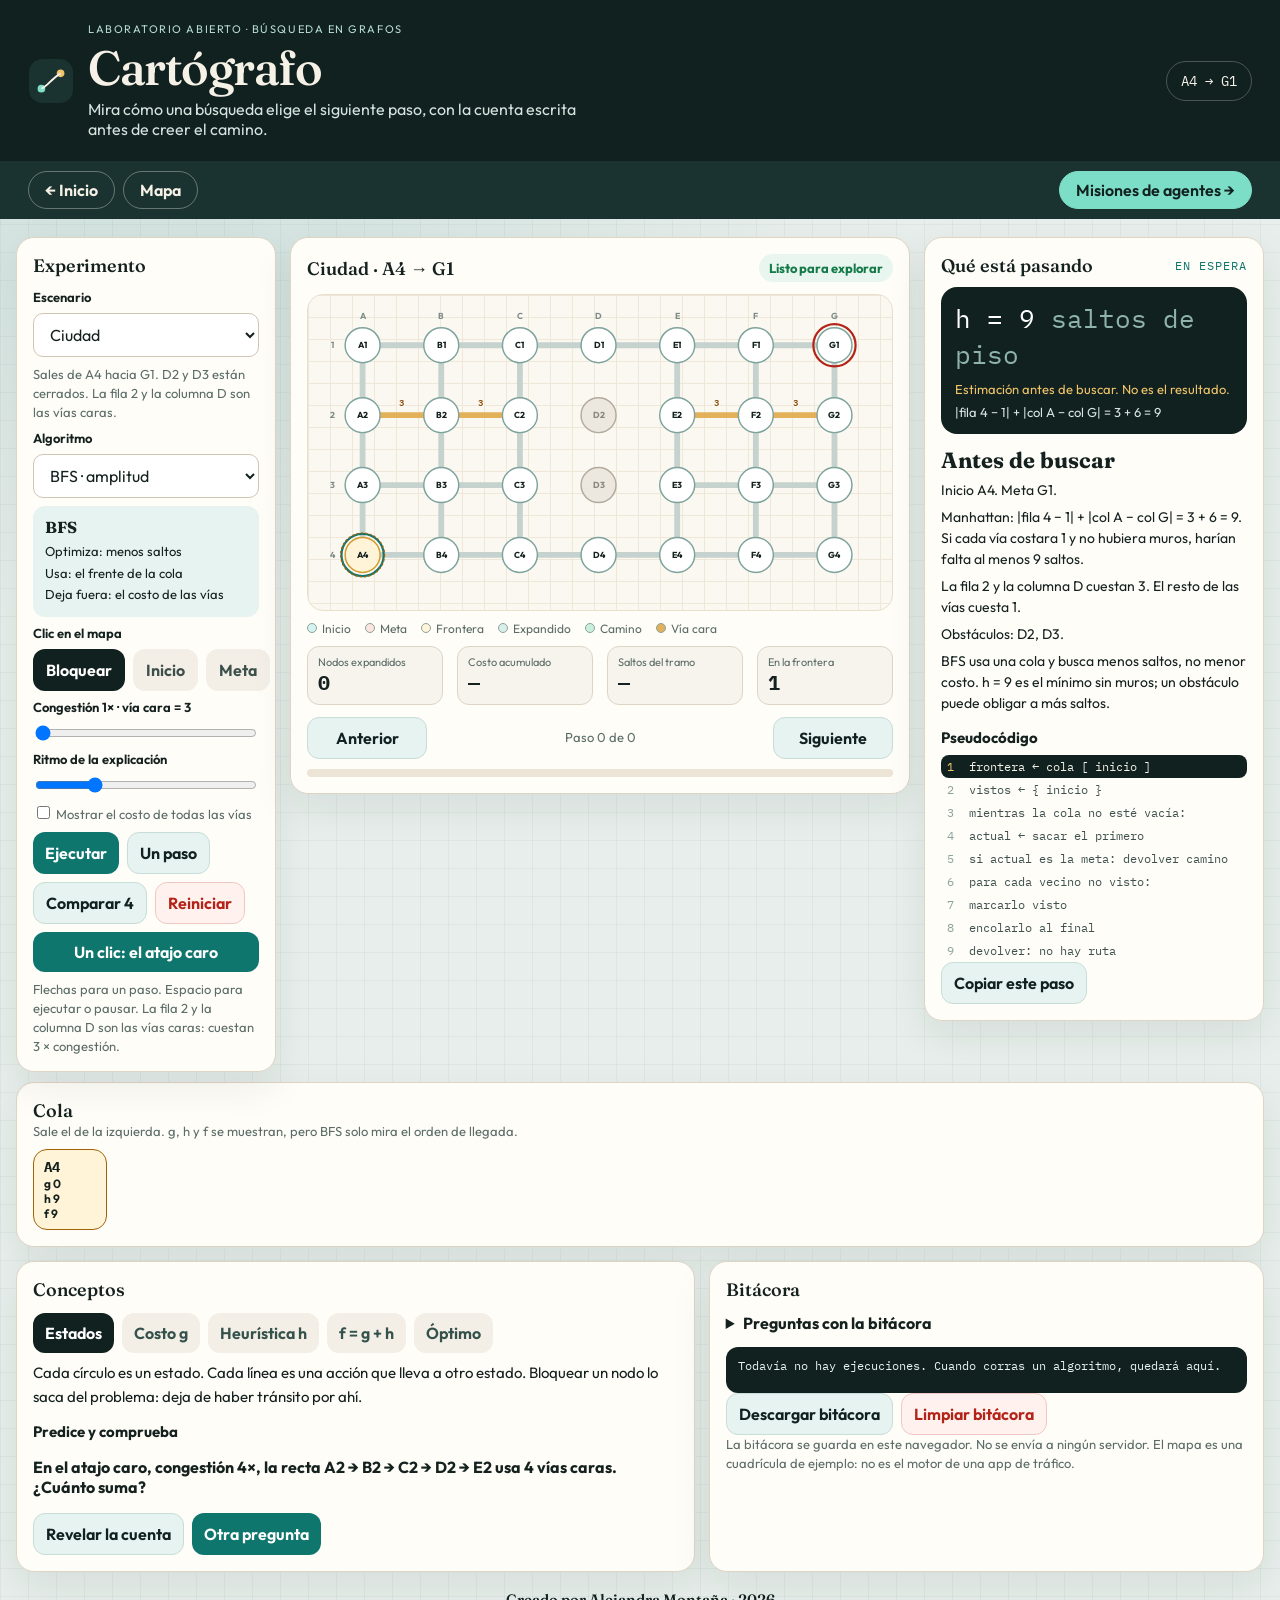
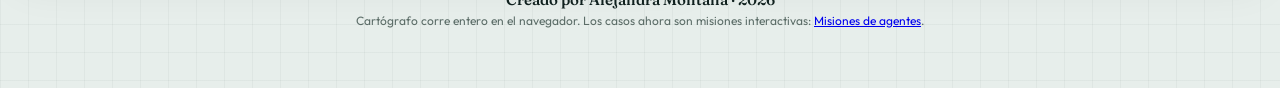
==== laboratorio.html @ 2557c03b "Sitio publicado desde cartografo-core acatherinebusinessintelligence/cartografo-core@33894c29d2d5154" ====
<!DOCTYPE html>
<html lang="es">
<head>
  <meta charset="UTF-8">
  <meta name="viewport" content="width=device-width, initial-scale=1">
  <title>Cartógrafo · laboratorio de búsqueda</title>
  <meta name="description" content="Laboratorio interactivo para ver cómo BFS, DFS, costo uniforme y A* eligen un camino, con las cuentas de cada paso.">
  <link rel="icon" href="data:image/svg+xml,%3Csvg xmlns='http://www.w3.org/2000/svg' viewBox='0 0 32 32'%3E%3Crect fill='%2310211f' width='32' height='32' rx='8'/%3E%3Ccircle cx='8' cy='22' r='3' fill='%237ddec8'/%3E%3Ccircle cx='24' cy='10' r='3' fill='%23f0c36a'/%3E%3Cpath d='M8 22 L16 16 L24 10' stroke='%23f4f0e6' stroke-width='2' fill='none'/%3E%3C/svg%3E">
  <link rel="preconnect" href="https://fonts.googleapis.com">
  <link rel="preconnect" href="https://fonts.gstatic.com" crossorigin>
  <link href="https://fonts.googleapis.com/css2?family=Fraunces:opsz,wght@9..144,560;9..144,650&family=IBM+Plex+Mono:wght@500;600&family=Outfit:wght@400;500;600;700&display=swap" rel="stylesheet">
  <link rel="stylesheet" href="estilos.css?v=33894c29">
</head>
<body>
  <header>
    <div class="brand">
      <svg viewBox="0 0 48 48" aria-hidden="true">
        <rect x="1" y="1" width="46" height="46" rx="14" fill="#1b3330"/>
        <circle cx="14" cy="32" r="4" fill="#7ddec8"/>
        <circle cx="34" cy="16" r="4" fill="#f0c36a"/>
        <path d="M14 32 C20 30 24 22 34 16" fill="none" stroke="#f6f1e7" stroke-width="2"/>
      </svg>
      <div>
        <p class="eyebrow">Laboratorio abierto · búsqueda en grafos</p>
        <h1>Cartógrafo</h1>
        <p class="lede">Mira cómo una búsqueda elige el siguiente paso, con la cuenta escrita antes de creer el camino.</p>
      </div>
    </div>
    <div class="route-chip" id="routeChip">A4 → G1</div>
  </header>
  <nav class="vistas" aria-label="Vistas">
    <a href="index.html">← Inicio</a>
    <a href="#mapa">Mapa</a>
    <a href="misiones.html" class="vista-misiones">Misiones de agentes →</a>
  </nav>
  <main>
    <div class="workspace" id="mapa">
      <aside class="card">
        <h2>Experimento</h2>
        <div class="controls">
          <div class="field">
            <label for="scenario">Escenario</label>
            <select id="scenario">
              <optgroup label="Mapa base">
                <option value="city">Ciudad</option>
                <option value="atajo">Atajo caro</option>
                <option value="warehouse">Almacén</option>
                <option value="drone">Dron</option>
              </optgroup>
              <optgroup label="Más mapas">
                <option value="casa">Casa</option>
                <option value="laberinto">Laberinto</option>
                <option value="ambulancia">Ambulancia</option>
                <option value="hospital">Hospital</option>
                <option value="rescate">Rescate</option>
              </optgroup>
            </select>
            <p id="scenarioHelp" class="hint"></p>
          </div>
          <div class="field">
            <label for="algo">Algoritmo</label>
            <select id="algo">
              <option value="bfs">BFS · amplitud</option>
              <option value="dfs">DFS · profundidad</option>
              <option value="ucs">Costo uniforme</option>
              <option value="astar">A* · heurística</option>
            </select>
            <div id="algoCard" class="algo-card"></div>
          </div>
          <div class="field">
            <label>Clic en el mapa</label>
            <div class="mode-row">
              <button type="button" data-mode="block" class="active" aria-pressed="true">Bloquear</button>
              <button type="button" data-mode="start" aria-pressed="false">Inicio</button>
              <button type="button" data-mode="goal" aria-pressed="false">Meta</button>
            </div>
          </div>
          <div class="field">
            <label for="traffic">Congestión <span id="trafficLabel">1× · vía cara = 3</span></label>
            <input id="traffic" type="range" min="1" max="4" value="1" step="1">
          </div>
          <div class="field">
            <label for="speed">Ritmo de la explicación</label>
            <input id="speed" type="range" min="1" max="5" value="2" step="1">
          </div>
          <label class="hint"><input id="showCosts" type="checkbox"> Mostrar el costo de todas las vías</label>
          <div class="btn-row">
            <button type="button" id="play">Ejecutar</button>
            <button type="button" id="step" class="secondary">Un paso</button>
          </div>
          <div class="btn-row">
            <button type="button" id="compare" class="secondary">Comparar 4</button>
            <button type="button" id="reset" class="danger">Reiniciar</button>
          </div>
          <button type="button" id="demo">Un clic: el atajo caro</button>
          <p class="hint">Flechas para un paso. Espacio para ejecutar o pausar. La fila 2 y la columna D son las vías caras: cuestan 3 × congestión.</p>
        </div>
      </aside>

      <section class="card">
        <div class="lab-top">
          <h2 id="mapCaption">Mapa</h2>
          <span id="status" class="status" role="status">Listo para explorar</span>
        </div>
        <div id="scoreline" class="scoreline" hidden></div>
        <div class="graphwrap">
          <svg id="graph" viewBox="0 0 780 410" role="img" aria-labelledby="graphTitle">
            <title id="graphTitle">Cuadrícula de estados. Cada círculo es un nodo y cada línea una vía.</title>
            <g id="gridLabels"></g>
            <g id="edges"></g>
            <g id="nodes"></g>
          </svg>
        </div>
        <div class="legend">
          <span><i class="swatch" style="background:#d7f3f1"></i>Inicio</span>
          <span><i class="swatch" style="background:#fde4e0"></i>Meta</span>
          <span><i class="swatch" style="background:#fff4d8"></i>Frontera</span>
          <span><i class="swatch" style="background:#d9efea"></i>Expandido</span>
          <span><i class="swatch" style="background:#c9f0da"></i>Camino</span>
          <span><i class="swatch" style="background:#e2b15a"></i>Vía cara</span>
        </div>
        <div class="metrics">
          <div class="metric"><small>Nodos expandidos</small><strong id="explored">0</strong></div>
          <div class="metric"><small id="costLabel">Costo acumulado</small><strong id="cost">—</strong></div>
          <div class="metric"><small id="hopsLabel">Saltos del tramo</small><strong id="hops">—</strong></div>
          <div class="metric"><small>En la frontera</small><strong id="frontierCount">0</strong></div>
        </div>
        <div class="steps">
          <button type="button" id="back" class="secondary">Anterior</button>
          <span id="stepcount" class="hint">Paso 0 de 0</span>
          <button type="button" id="next" class="secondary">Siguiente</button>
        </div>
        <div class="progress" aria-hidden="true"><div id="bar"></div></div>
        <div id="compareBox" class="compare-wrap" hidden></div>
      </section>

      <aside class="card mentor" id="mentor">
        <div class="mentor-top">
          <h2>Qué está pasando</h2>
          <span id="stepStamp" class="stamp">En espera</span>
        </div>
        <div id="equation" class="equation"></div>
        <div id="story"></div>
        <div id="ribbon" hidden></div>
        <div id="contestWrap">
          <h3>Candidatos al elegir</h3>
          <p id="contestNote" class="hint"></p>
          <div class="table-scroll">
            <table class="calc">
              <thead>
                <tr><th>Nodo</th><th>g</th><th>h</th><th>f</th><th></th></tr>
              </thead>
              <tbody id="contestBody"></tbody>
            </table>
          </div>
        </div>
        <div id="decisionWrap">
          <h3>Vecinos de este paso</h3>
          <div class="table-scroll">
            <table class="calc"><tbody id="decisionBody"></tbody></table>
          </div>
        </div>
        <h3>Pseudocódigo</h3>
        <ol id="pseudo"></ol>
        <button type="button" id="copyStep" class="secondary">Copiar este paso</button>
      </aside>
    </div>

    <section class="card span-note">
      <div class="bar-top">
        <h2 id="frontierTitle">Frontera</h2>
      </div>
      <p id="frontierHint" class="hint"></p>
      <div id="frontierChips" class="chips"></div>
    </section>

    <div class="under">
      <section class="card">
        <h2>Conceptos</h2>
        <div class="topic-tabs" id="topics"></div>
        <div id="topicbody" class="info"></div>
        <h3>Predice y comprueba</h3>
        <p id="question" class="question"></p>
        <div class="btn-row">
          <button type="button" id="reveal" class="secondary">Revelar la cuenta</button>
          <button type="button" id="newquestion">Otra pregunta</button>
        </div>
        <div id="feedback" class="feedback" hidden></div>
      </section>
      <section class="card">
        <h2>Bitácora</h2>
        <details class="metodo">
          <summary>Preguntas con la bitácora</summary>
        <div class="field">
          <label for="challenge">Reto</label>
          <select id="challenge"></select>
        </div>
        <p id="challengeText" class="info"></p>
        <button type="button" id="check">Leer la evidencia de la bitácora</button>
        <div id="challengeFeedback" class="point">Ejecuta al menos un algoritmo. La lectura usa solo corridas reales.</div>
        </details>
        <div id="history" class="log"><p>Todavía no hay ejecuciones.</p></div>
        <div class="btn-row">
          <button type="button" id="save" class="secondary">Descargar bitácora</button>
          <button type="button" id="clearHistory" class="danger">Limpiar bitácora</button>
        </div>
        <p class="hint">La bitácora se guarda en este navegador. No se envía a ningún servidor. El mapa es una cuadrícula de ejemplo: no es el motor de una app de tráfico.</p>
      </section>
    </div>
    <p class="footer"><b class="credito">Creado por Alejandra Montaña · 2026</b><span>Cartógrafo corre entero en el navegador. Los casos ahora son misiones interactivas: <a href="misiones.html">Misiones de agentes</a>.</span></p>
  </main>
  <script src="motor.js?v=33894c29"></script>
  <script src="laboratorio.js?v=33894c29"></script>
</body>
</html>
---- estilos.css ----
:root {
  --ink: #14211f;
  --muted: #5c6d68;
  --paper: #f6f3ec;
  --card: #fffdf8;
  --line: #ddd4c4;
  --teal: #0f766e;
  --teal-deep: #10211f;
  --mist: #e7f3f0;
  --amber: #a16207;
  --amber-soft: #fff4d8;
  --coral: #b42318;
  --good: #157a49;
  --shadow: 0 14px 40px rgba(16, 33, 31, 0.08);
  --mono: "IBM Plex Mono", Consolas, "Courier New", monospace;
  --sans: Outfit, "Segoe UI", sans-serif;
  --serif: Fraunces, Georgia, serif;
}

* { box-sizing: border-box; }
[hidden] { display: none !important; }

body {
  margin: 0;
  color: var(--ink);
  font-family: var(--sans);
  background-color: #e7eeeb;
  background-image:
    radial-gradient(circle at 8% -10%, rgba(15, 118, 110, 0.18), transparent 36%),
    linear-gradient(rgba(16, 33, 31, 0.04) 1px, transparent 1px),
    linear-gradient(90deg, rgba(16, 33, 31, 0.04) 1px, transparent 1px);
  background-size: auto, 28px 28px, 28px 28px;
}

header {
  display: flex;
  justify-content: space-between;
  gap: 18px;
  align-items: center;
  padding: 22px 28px;
  background: var(--teal-deep);
  color: #f6f1e7;
}

.brand { display: flex; gap: 14px; align-items: center; }
.brand svg { width: 46px; height: 46px; flex: 0 0 auto; }
.eyebrow {
  margin: 0;
  letter-spacing: 0.14em;
  text-transform: uppercase;
  font-size: 11px;
  color: #b7ddd4;
}
h1 {
  margin: 2px 0;
  font-family: var(--serif);
  font-size: clamp(32px, 4vw, 48px);
  font-weight: 560;
  letter-spacing: -0.03em;
}
.lede { margin: 0; max-width: 46ch; color: #d5e4df; }

.route-chip {
  border: 1px solid rgba(246, 241, 231, 0.25);
  border-radius: 999px;
  padding: 10px 14px;
  font-family: var(--mono);
  font-size: 14px;
  white-space: nowrap;
}

.vistas {
  display: flex;
  gap: 8px;
  padding: 10px 28px;
  background: #1b3330;
}
.vistas a {
  color: #f6f1e7;
  text-decoration: none;
  border: 1px solid rgba(246, 241, 231, 0.35);
  border-radius: 999px;
  padding: 8px 16px;
  font-weight: 650;
}
.vistas a:hover { background: rgba(246, 241, 231, 0.12); }
.vistas a.vista-misiones { margin-left: auto; background: #7ddec8; color: #10211f; border-color: #7ddec8; font-weight: 600; }
.vistas a.vista-misiones:hover { background: #a6ecdb; }

.caso-lista { display: flex; flex-direction: column; gap: 6px; margin: 8px 0 12px; max-height: 320px; overflow: auto; }
.caso-lista button { text-align: left; background: #f3efe6; color: var(--ink); }

main { max-width: 1480px; margin: 0 auto; padding: 18px 16px 48px; }

.workspace {
  display: grid;
  grid-template-columns: minmax(220px, 260px) minmax(0, 1fr) minmax(260px, 340px);
  gap: 14px;
  align-items: start;
}

.card {
  background: var(--card);
  border: 1px solid var(--line);
  border-radius: 18px;
  padding: 16px;
  box-shadow: var(--shadow);
}

h2 { margin: 0 0 12px; font-size: 18px; font-family: var(--serif); font-weight: 560; }
h3 { margin: 14px 0 8px; font-size: 15px; }

.controls, .field { display: flex; flex-direction: column; gap: 8px; }
.field label { font-size: 13px; font-weight: 650; }
select, button, input { font: inherit; color: inherit; }
select, .texty {
  width: 100%;
  padding: 10px 12px;
  border-radius: 10px;
  border: 1px solid #cfc5b4;
  background: white;
}

button {
  border: 0;
  border-radius: 12px;
  padding: 10px 12px;
  background: var(--teal);
  color: white;
  font-weight: 650;
  cursor: pointer;
}
button:hover:not(:disabled) { filter: brightness(1.05); }
button:disabled { opacity: 0.45; cursor: default; }
button:focus-visible, select:focus-visible, input:focus-visible {
  outline: 3px solid rgba(15, 118, 110, 0.45);
  outline-offset: 2px;
}

.secondary { background: var(--mist); color: var(--teal-deep); border: 1px solid #c7ddd8; }
.danger { background: #fff1ee; color: var(--coral); border: 1px solid #f0c7c2; }
.btn-row, .mode-row { display: grid; grid-template-columns: 1fr 1fr; gap: 8px; }
.mode-row { grid-template-columns: repeat(3, 1fr); }
.mode-row button { background: #f3efe6; color: #3d4f4b; border: 1px solid transparent; }
.mode-row button.active { background: var(--teal-deep); color: white; }

.hint { margin: 0; color: var(--muted); font-size: 13px; line-height: 1.45; }
.algo-card {
  background: var(--mist);
  border-radius: 12px;
  padding: 10px 12px;
  font-size: 13px;
  line-height: 1.45;
}
.algo-card p { margin: 3px 0; }
.algo-card strong { font-family: var(--serif); font-size: 16px; }

.lab-top, .bar-top, .mentor-top {
  display: flex;
  justify-content: space-between;
  gap: 10px;
  align-items: center;
}
.lab-top h2, .mentor-top h2, .bar-top h2 { margin: 0; }

.status {
  background: #e8f6ef;
  color: var(--good);
  border-radius: 999px;
  padding: 6px 10px;
  font-size: 13px;
  font-weight: 700;
}
.status.warn { background: #fff4d8; color: #8a4e08; }
.status.bad { background: #fff1ee; color: var(--coral); }
.scoreline { display: flex; flex-wrap: wrap; gap: 6px; margin-top: 10px; }
.scoreline button {
  background: #f3efe6;
  color: var(--ink);
  border: 1px solid var(--line);
  border-radius: 999px;
  padding: 6px 10px;
  font-size: 13px;
}
.scoreline button.on { background: var(--teal-deep); color: white; }

.graphwrap {
  margin-top: 12px;
  background:
    linear-gradient(#efe7d8 1px, transparent 1px),
    linear-gradient(90deg, #efe7d8 1px, transparent 1px),
    #fbf8f2;
  background-size: 22px 22px, 22px 22px, auto;
  border: 1px solid #eadfcd;
  border-radius: 16px;
  padding: 8px;
}
svg { width: 100%; height: auto; display: block; touch-action: manipulation; }

.edge { stroke: #c5d2cd; stroke-width: 8; stroke-linecap: round; }
.edge.premium { stroke: #e2b15a; }
.edge.hot { stroke: #0f766e; stroke-width: 10; }
.edge.trail { stroke: #1a8f86; stroke-width: 8; }
.edge.path { stroke: #157a49; stroke-width: 12; }
.edge-label {
  font-family: var(--mono);
  font-size: 12px;
  fill: #3d524e;
  font-weight: 600;
  text-anchor: middle;
  paint-order: stroke;
  stroke: #fbf8f2;
  stroke-width: 4px;
}
.edge-label.premium { fill: #8a4e08; }
.grid-label { font-size: 12px; fill: #7d8c87; font-weight: 700; text-anchor: middle; }

.node { cursor: pointer; }
.node circle.body { fill: white; stroke: #7ea39c; stroke-width: 2; }
.node.frontier circle.body { fill: var(--amber-soft); stroke: #d39a2c; }
.node.visited circle.body { fill: #d9efea; stroke: #3d8f86; }
.node.current circle.body { fill: #ffe7a3; stroke: var(--teal); stroke-width: 3; }
.node.path circle.body { fill: #c9f0da; stroke: var(--good); }
.node.blocked circle.body { fill: #ece7df; stroke: #b3aa9e; }
.node text { font-size: 12px; font-weight: 750; text-anchor: middle; fill: var(--ink); pointer-events: none; }
.node.blocked text { fill: #8d877c; }
.ring.start { stroke: var(--teal); stroke-width: 3; fill: none; }
.ring.goal { stroke: var(--coral); stroke-width: 3; fill: none; }
.ring.next { stroke: var(--amber); stroke-width: 2; stroke-dasharray: 3 3; fill: none; }
.node.hover circle.body { stroke: var(--amber); stroke-width: 4; }

.legend, .metrics { display: flex; flex-wrap: wrap; gap: 8px 14px; margin-top: 10px; }
.legend { color: var(--muted); font-size: 12px; }
.swatch {
  width: 10px; height: 10px; border-radius: 50%; display: inline-block; margin-right: 5px; border: 1px solid #8aa39c;
}
.metrics { display: grid; grid-template-columns: repeat(4, 1fr); }
.metric { background: #f7f4ee; border: 1px solid var(--line); border-radius: 12px; padding: 8px 10px; min-width: 0; }
.metric small { display: block; color: var(--muted); font-size: 11px; }
.metric strong { font-family: var(--mono); font-size: 20px; }

.steps { display: flex; gap: 8px; align-items: center; justify-content: space-between; margin-top: 12px; }
.steps button { min-width: 120px; }
.progress { height: 8px; background: #ece4d6; border-radius: 99px; overflow: hidden; margin-top: 10px; }
.progress div { height: 100%; width: 0; background: linear-gradient(90deg, var(--teal), #e2b15a); }

.compare-wrap { margin-top: 12px; }
.compare { width: 100%; border-collapse: collapse; font-size: 14px; }
.compare th, .compare td { text-align: left; padding: 8px 6px; border-bottom: 1px solid var(--line); }
.compare tbody tr { cursor: pointer; }
.compare tbody tr.active { background: var(--mist); }
.compare td.win { color: var(--good); font-weight: 750; }
.compare-note { font-size: 14px; line-height: 1.5; }

.mentor { position: sticky; top: 12px; max-height: calc(100vh - 24px); overflow: auto; }
.stamp {
  font-family: var(--mono);
  font-size: 12px;
  letter-spacing: 0.08em;
  text-transform: uppercase;
  color: var(--teal);
}
.equation {
  margin-top: 10px;
  background: var(--teal-deep);
  color: #f6f1e7;
  border-radius: 16px;
  padding: 14px 14px 12px;
}
.eq-line { font-family: var(--mono); font-size: clamp(16px, 2vw, 26px); line-height: 1.4; }
.eq-line .g { color: #7ddec8; }
.eq-line .h { color: #f0c36a; }
.eq-line .s { color: white; }
.eq-line .op { color: #8fb3ac; }
.eq-cap { margin: 8px 0 0; color: #f0c36a; font-size: 13px; }
.eq-sub { margin: 6px 0 0; color: #d5e4df; font-size: 13px; line-height: 1.45; }
.story-title { font-family: var(--serif); font-size: 22px; margin: 12px 0 6px; }
#story p, .detail { margin: 6px 0; line-height: 1.5; font-size: 14px; }
.ribbon-title, .sumline { font-family: var(--mono); font-size: 13px; }
.ribbon { display: flex; flex-wrap: wrap; gap: 6px; align-items: center; margin: 6px 0; }
.nodechip {
  background: var(--mist);
  border-radius: 999px;
  padding: 3px 8px;
  font-family: var(--mono);
  font-size: 12px;
  font-weight: 650;
}
.plus { font-family: var(--mono); color: var(--teal); font-size: 12px; }
.plus.hot, .sumline .hot { color: var(--amber); font-weight: 700; }

.table-scroll { overflow-x: auto; }
table.calc { width: 100%; border-collapse: collapse; }
table.calc td { border-top: 1px solid var(--line); padding: 8px 4px; vertical-align: top; }
tr.picked td { background: var(--amber-soft); }
td.decide { font-weight: 750; color: var(--teal-deep); }
.d-head { display: flex; gap: 6px; flex-wrap: wrap; align-items: center; }
.badge {
  border-radius: 999px;
  padding: 2px 7px;
  font-size: 11px;
  font-weight: 750;
  background: #eef2f1;
  color: #3d4f4b;
}
.badge.entra, .badge.mejora { background: #e5f6ee; color: var(--good); }
.badge.peor, .badge.visto, .badge.visitado { background: #f3efe6; color: #6d6458; }
.badge.bloqueado { background: #ece7df; color: #6d6458; }
.badge.tope { background: var(--teal-deep); color: white; }
.math, .consistency { font-family: var(--mono); font-size: 12px; color: #245751; }
#pseudo { list-style: none; margin: 0; padding: 0; counter-reset: line; }
#pseudo li {
  counter-increment: line;
  font-family: var(--mono);
  font-size: 12px;
  padding: 4px 8px 4px 28px;
  position: relative;
  border-radius: 8px;
  color: #3e514e;
}
#pseudo li::before {
  content: counter(line);
  position: absolute;
  left: 6px;
  color: #8aa39c;
}
#pseudo li.on { background: var(--teal-deep); color: #f6f1e7; }
#pseudo li.on::before { color: #f0c36a; }

.chips { display: flex; flex-wrap: wrap; gap: 8px; margin-top: 8px; }
.chip {
  background: white;
  color: var(--ink);
  border: 1px solid var(--line);
  border-radius: 14px;
  padding: 8px 10px;
  display: flex;
  flex-direction: column;
  align-items: flex-start;
  min-width: 74px;
  font-size: 12px;
}
.chip strong { font-family: var(--mono); font-size: 14px; }
.chip.next { border-color: var(--amber); background: var(--amber-soft); }
.chip .emph { font-weight: 750; color: var(--teal); }
.span-note { margin-top: 10px; }

.under { display: grid; grid-template-columns: 1.1fr 0.9fr; gap: 14px; margin-top: 14px; }
.topic-tabs, .btn-row { display: flex; flex-wrap: wrap; gap: 8px; }
.topic-tabs { margin: 8px 0; }
.topic-tabs button { background: #f3efe6; color: #34514c; }
.topic-tabs button.selected { background: var(--teal-deep); color: white; }
.info { line-height: 1.55; font-size: 15px; }
.question { font-weight: 700; }
.feedback, .point {
  margin-top: 10px;
  border-radius: 12px;
  padding: 10px 12px;
  background: #e8f6ef;
  color: #14573a;
  line-height: 1.5;
}
.point { background: #f7f4ee; color: var(--ink); }
.log {
  background: var(--teal-deep);
  color: #e7f3f0;
  border-radius: 12px;
  padding: 10px 12px;
  max-height: 180px;
  overflow: auto;
  font-family: var(--mono);
  font-size: 12px;
  line-height: 1.45;
}
.log p { margin: 0 0 8px; }
.footer { text-align: center; color: var(--muted); font-size: 12px; margin-top: 18px; }

.taller { margin-top: 14px; }
.taller .eyebrow { color: var(--teal); margin-bottom: 4px; }
.metodo { margin: 10px 0 14px; }
.metodo summary { cursor: pointer; font-weight: 700; }
.metodo ol { margin: 8px 0 0; line-height: 1.5; }
.level-row { display: flex; flex-wrap: wrap; gap: 8px; margin-bottom: 12px; }
.level-row button { background: #f3efe6; color: #34514c; }
.level-row button.on { background: var(--teal-deep); color: white; }
.relato p { margin: 0 0 12px; line-height: 1.6; font-size: 16px; }
.relato strong { color: var(--teal-deep); }
.reto-grid { display: grid; grid-template-columns: repeat(auto-fill, minmax(230px, 1fr)); gap: 10px; }
.reto-card {
  text-align: left;
  background: white;
  color: var(--ink);
  border: 1px solid var(--line);
  border-radius: 16px;
  padding: 12px;
  display: flex;
  flex-direction: column;
  gap: 6px;
  min-height: 180px;
}
.reto-card.inicio { border-color: var(--teal); box-shadow: inset 0 0 0 1px var(--teal); }
.reto-card strong { font-family: var(--serif); font-size: 18px; font-weight: 560; }
.reto-card span, .reto-meta { color: var(--muted); font-size: 12px; }
.reto-card p { margin: 0; font-size: 14px; line-height: 1.4; flex: 1; }
.badge-inicio {
  align-self: flex-start;
  background: var(--mist);
  color: var(--teal-deep);
  border-radius: 999px;
  padding: 2px 8px;
  font-size: 11px;
  font-weight: 750;
}
.ficha-top { display: flex; justify-content: space-between; gap: 12px; align-items: flex-start; flex-wrap: wrap; }
.ficha-grid { display: grid; grid-template-columns: minmax(0, 1fr) 280px; gap: 16px; margin-top: 12px; }
.paso-num { font-family: var(--mono); font-size: 12px; letter-spacing: 0.06em; text-transform: uppercase; color: var(--teal); }
.ficha textarea {
  width: 100%;
  min-height: 110px;
  border-radius: 12px;
  border: 1px solid #cfc5b4;
  padding: 10px 12px;
  font: inherit;
  resize: vertical;
}
.empuje { margin-top: 10px; border-radius: 12px; padding: 10px 12px; line-height: 1.5; background: #fff4d8; color: #6a4308; }
.empuje.ok { background: #e8f6ef; color: #14573a; }
.cinco { display: flex; flex-direction: column; gap: 8px; }
.cinco button {
  text-align: left;
  background: #f7f4ee;
  color: var(--ink);
  border: 1px solid var(--line);
}
.cinco button.hecha { background: var(--mist); border-color: #b7ddd4; }
.cinco button.activa { background: var(--teal-deep); color: white; }
.widget {
  margin-top: 12px;
  background: #f7f4ee;
  border: 1px solid var(--line);
  border-radius: 14px;
  padding: 12px;
}
.widget label { display: flex; justify-content: space-between; gap: 8px; align-items: center; margin: 6px 0; font-size: 14px; }
.widget input[type="number"], .widget select { width: 88px; padding: 6px; border-radius: 8px; border: 1px solid #cfc5b4; }
.sim-table { width: 100%; border-collapse: collapse; font-family: var(--mono); font-size: 13px; margin-top: 8px; }
.sim-table td, .sim-table th { border-bottom: 1px solid var(--line); padding: 4px 6px; text-align: left; }
.sim-table tr.choque td { background: #fff1ee; color: var(--coral); }
.casa-grid {
  display: grid;
  grid-template-columns: minmax(0, 1.45fr) minmax(240px, 0.7fr);
  gap: 18px;
  align-items: start;
}
.casa-escena svg {
  width: 100%;
  height: auto;
  display: block;
  background: #f4efe4;
  border: 1px solid var(--line);
  border-radius: 18px;
}
.casa-estado {
  margin: 8px 0;
  font-family: var(--mono);
  font-size: 14px;
}
.casa-mision { list-style: none; padding: 0; margin: 0 0 10px; }
.casa-mision li {
  display: flex;
  justify-content: space-between;
  gap: 8px;
  padding: 6px 0;
  border-bottom: 1px solid var(--line);
  font-size: 14px;
}
.casa-mision li.lista { color: var(--good); }
.casa-relato { margin: 0 0 8px; line-height: 1.55; font-size: 15px; }
.casa-escena .zona { cursor: pointer; }
@media (max-width: 800px) {
  .ficha-grid { grid-template-columns: 1fr; }
}

@media (max-width: 980px) {
  .workspace, .under, .casa-grid { grid-template-columns: 1fr; }
  .mentor { position: static; max-height: none; }
  header { flex-direction: column; align-items: flex-start; }
}
@media (max-width: 720px) {
  .metrics { grid-template-columns: 1fr 1fr; }
  .steps { flex-wrap: wrap; }
  .steps button { flex: 1; }
}
@media (prefers-reduced-motion: reduce) {
  * { transition: none !important; animation: none !important; }
}

/* créditos */
.footer .credito { display: block; font-family: var(--serif); font-weight: 560; font-size: 15px; color: var(--teal-deep); margin-bottom: 4px; }
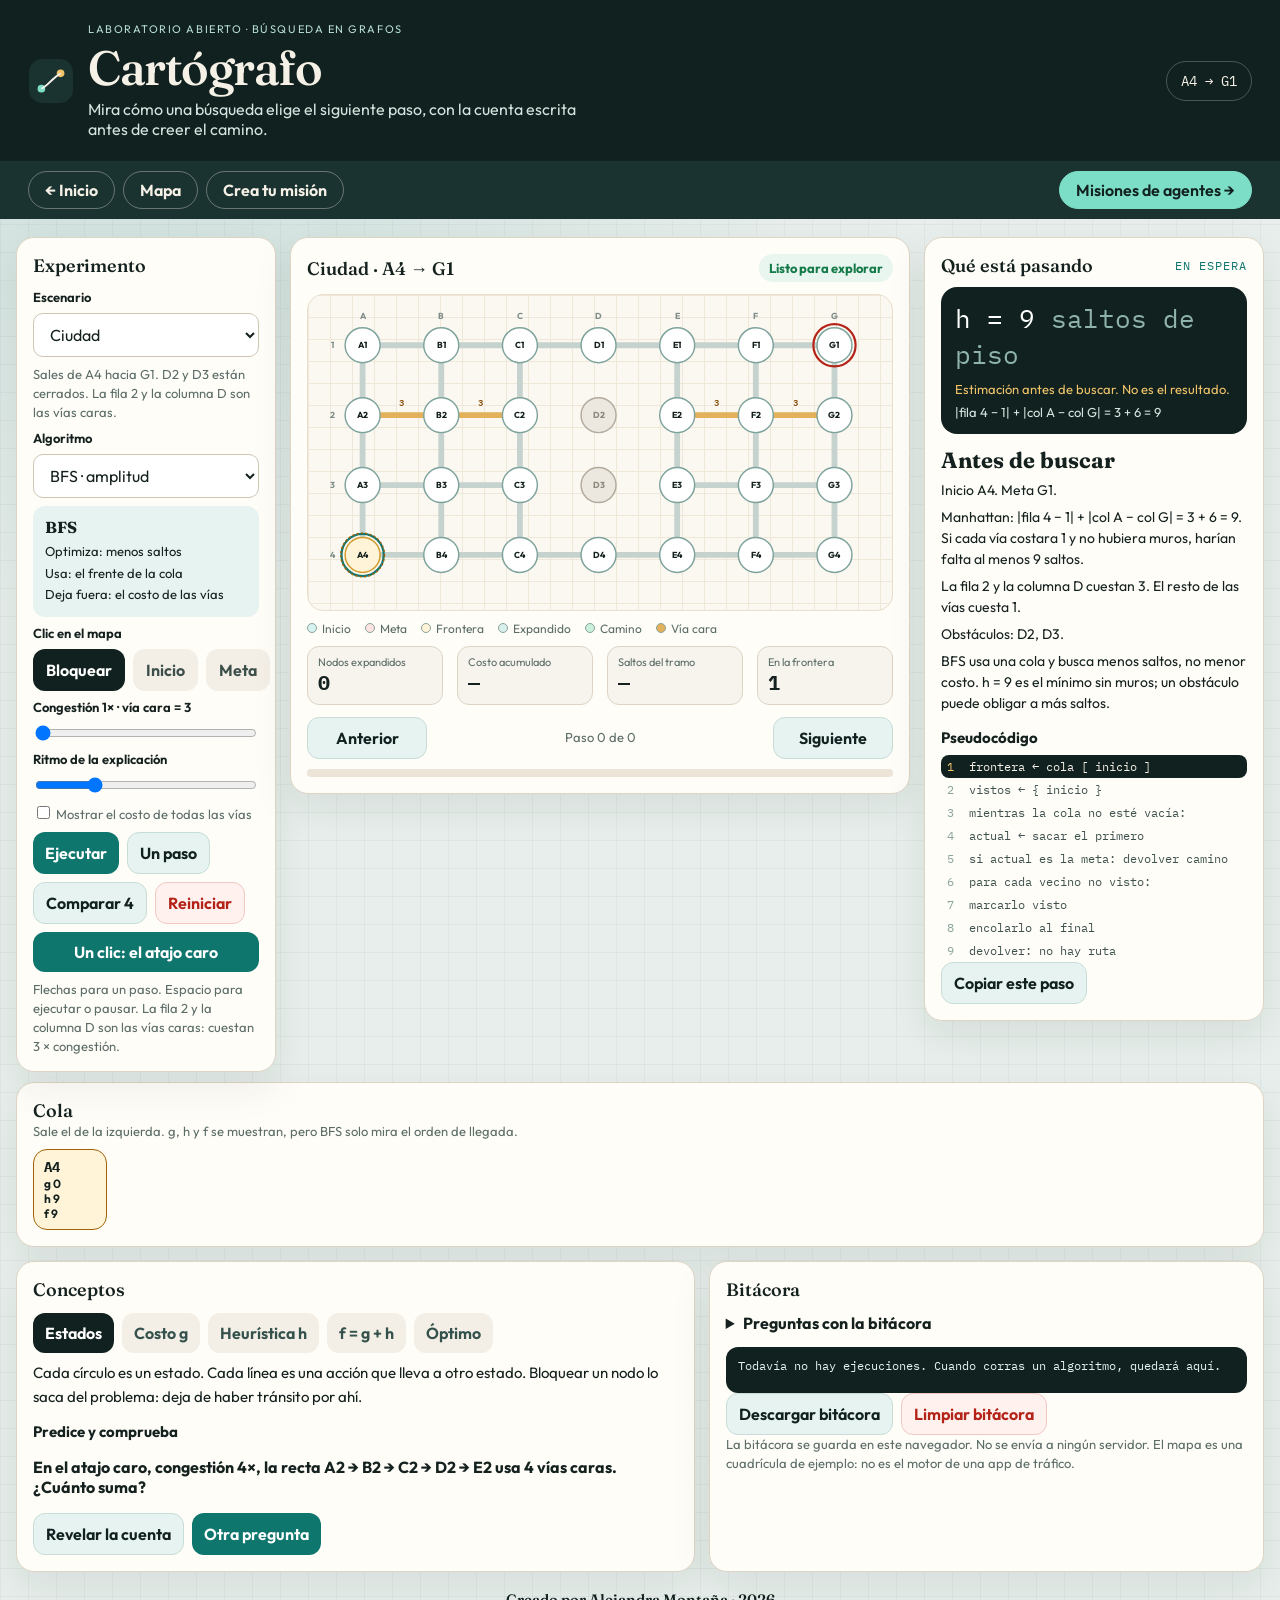
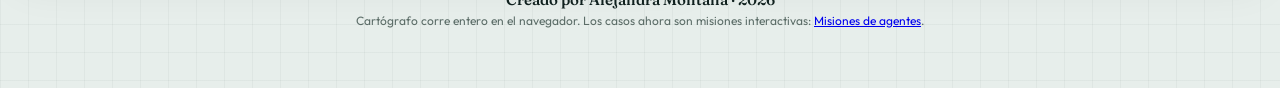
==== commit b50438b3: "Sitio publicado desde cartografo-core acatherinebusinessintelligence/cartografo-core@6d394910a5c363c" ====
--- a/laboratorio.html
+++ b/laboratorio.html
@@ -9,7 +9,7 @@
   <link rel="preconnect" href="https://fonts.googleapis.com">
   <link rel="preconnect" href="https://fonts.gstatic.com" crossorigin>
   <link href="https://fonts.googleapis.com/css2?family=Fraunces:opsz,wght@9..144,560;9..144,650&family=IBM+Plex+Mono:wght@500;600&family=Outfit:wght@400;500;600;700&display=swap" rel="stylesheet">
-  <link rel="stylesheet" href="estilos.css?v=33894c29">
+  <link rel="stylesheet" href="estilos.css?v=6d394910">
 </head>
 <body>
   <header>
@@ -31,6 +31,7 @@
   <nav class="vistas" aria-label="Vistas">
     <a href="index.html">← Inicio</a>
     <a href="#mapa">Mapa</a>
+    <a href="taller.html">Crea tu misión</a>
     <a href="misiones.html" class="vista-misiones">Misiones de agentes →</a>
   </nav>
   <main>
@@ -209,7 +210,7 @@
     </div>
     <p class="footer"><b class="credito">Creado por Alejandra Montaña · 2026</b><span>Cartógrafo corre entero en el navegador. Los casos ahora son misiones interactivas: <a href="misiones.html">Misiones de agentes</a>.</span></p>
   </main>
-  <script src="motor.js?v=33894c29"></script>
-  <script src="laboratorio.js?v=33894c29"></script>
+  <script src="motor.js?v=6d394910"></script>
+  <script src="laboratorio.js?v=6d394910"></script>
 </body>
 </html>
